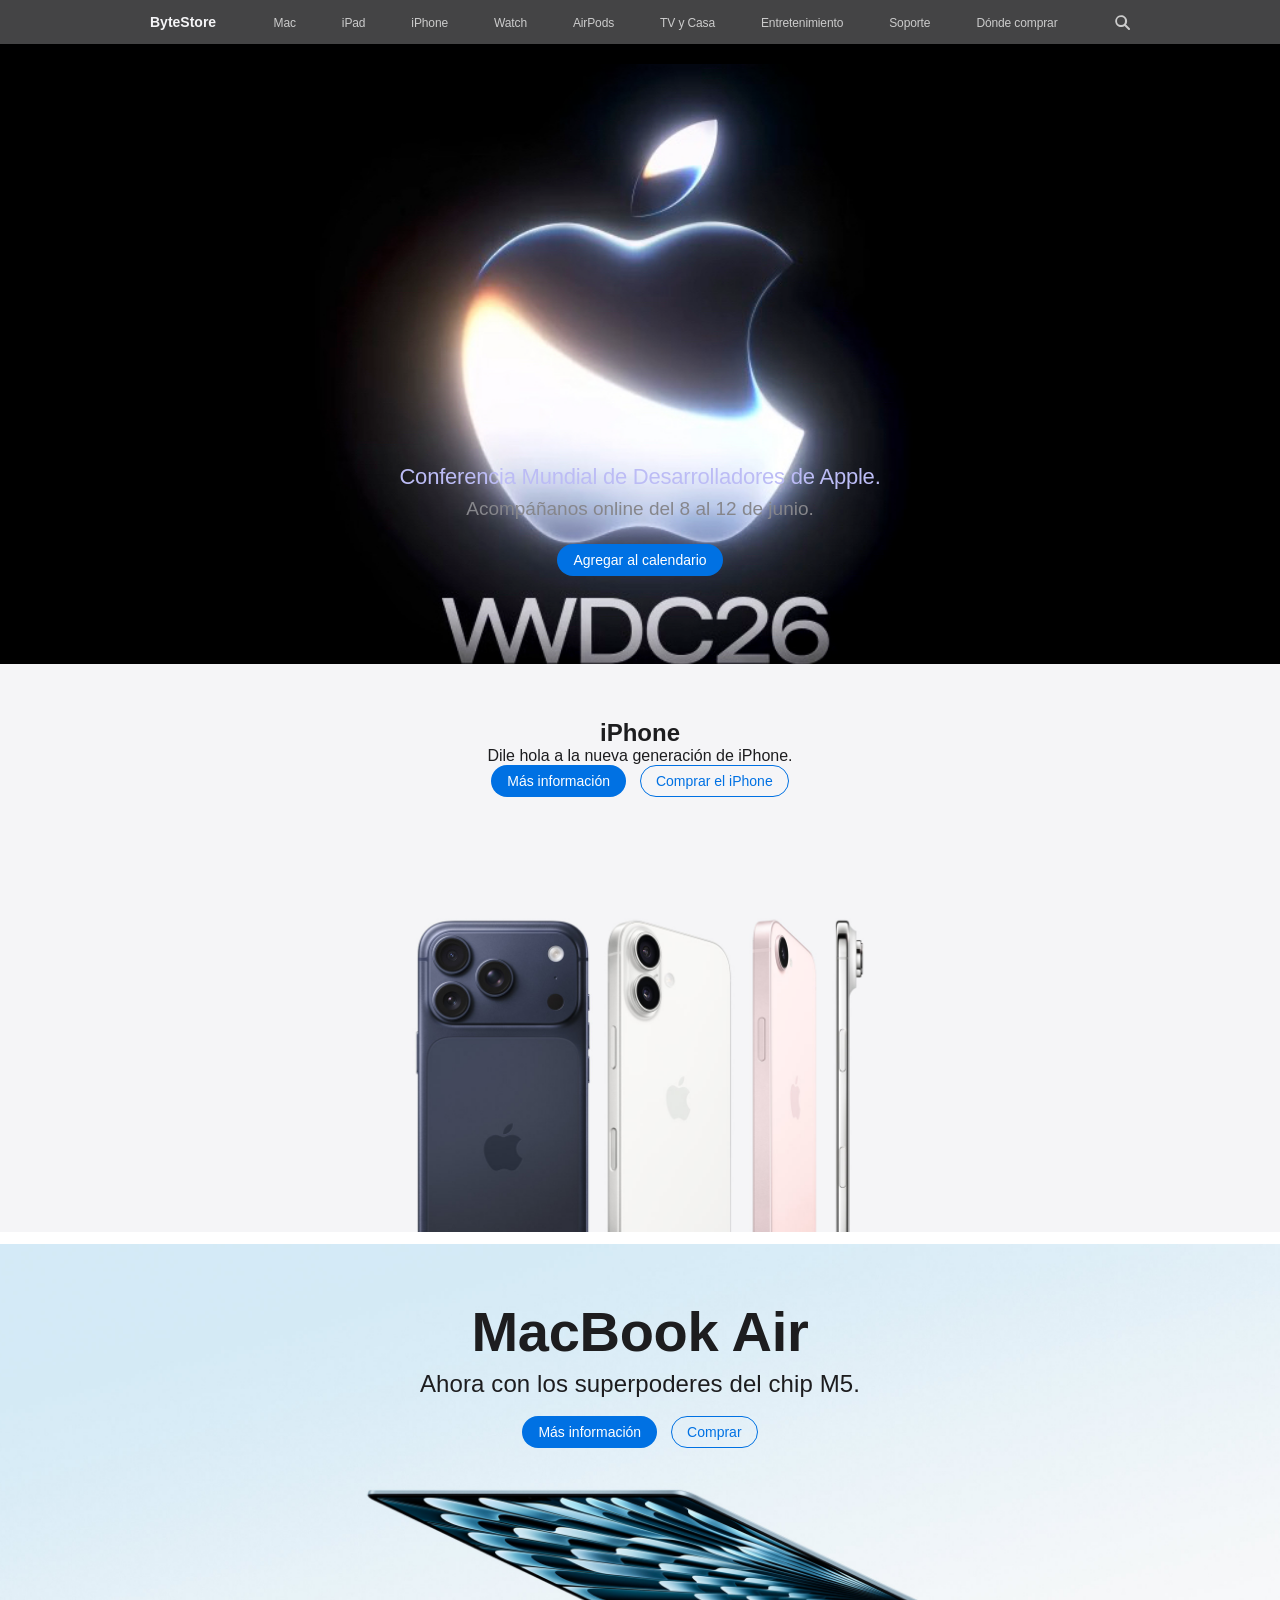
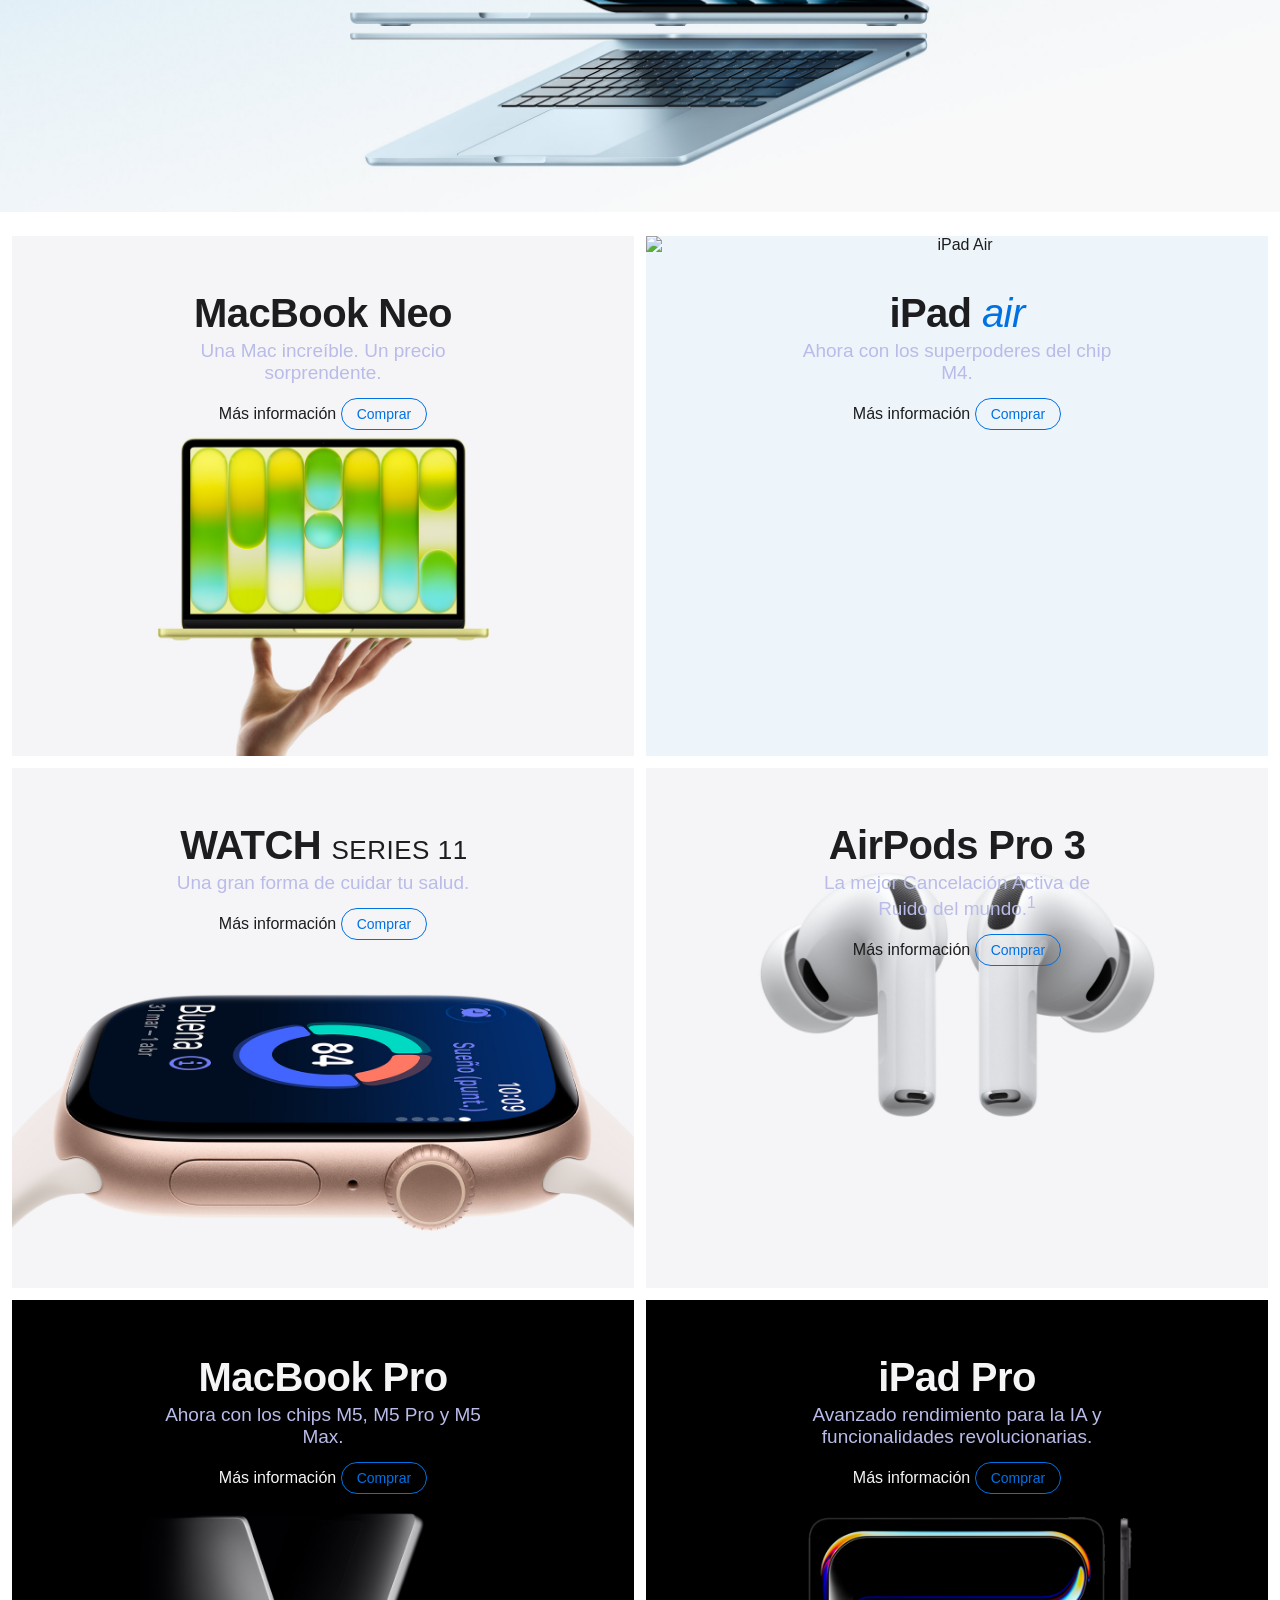
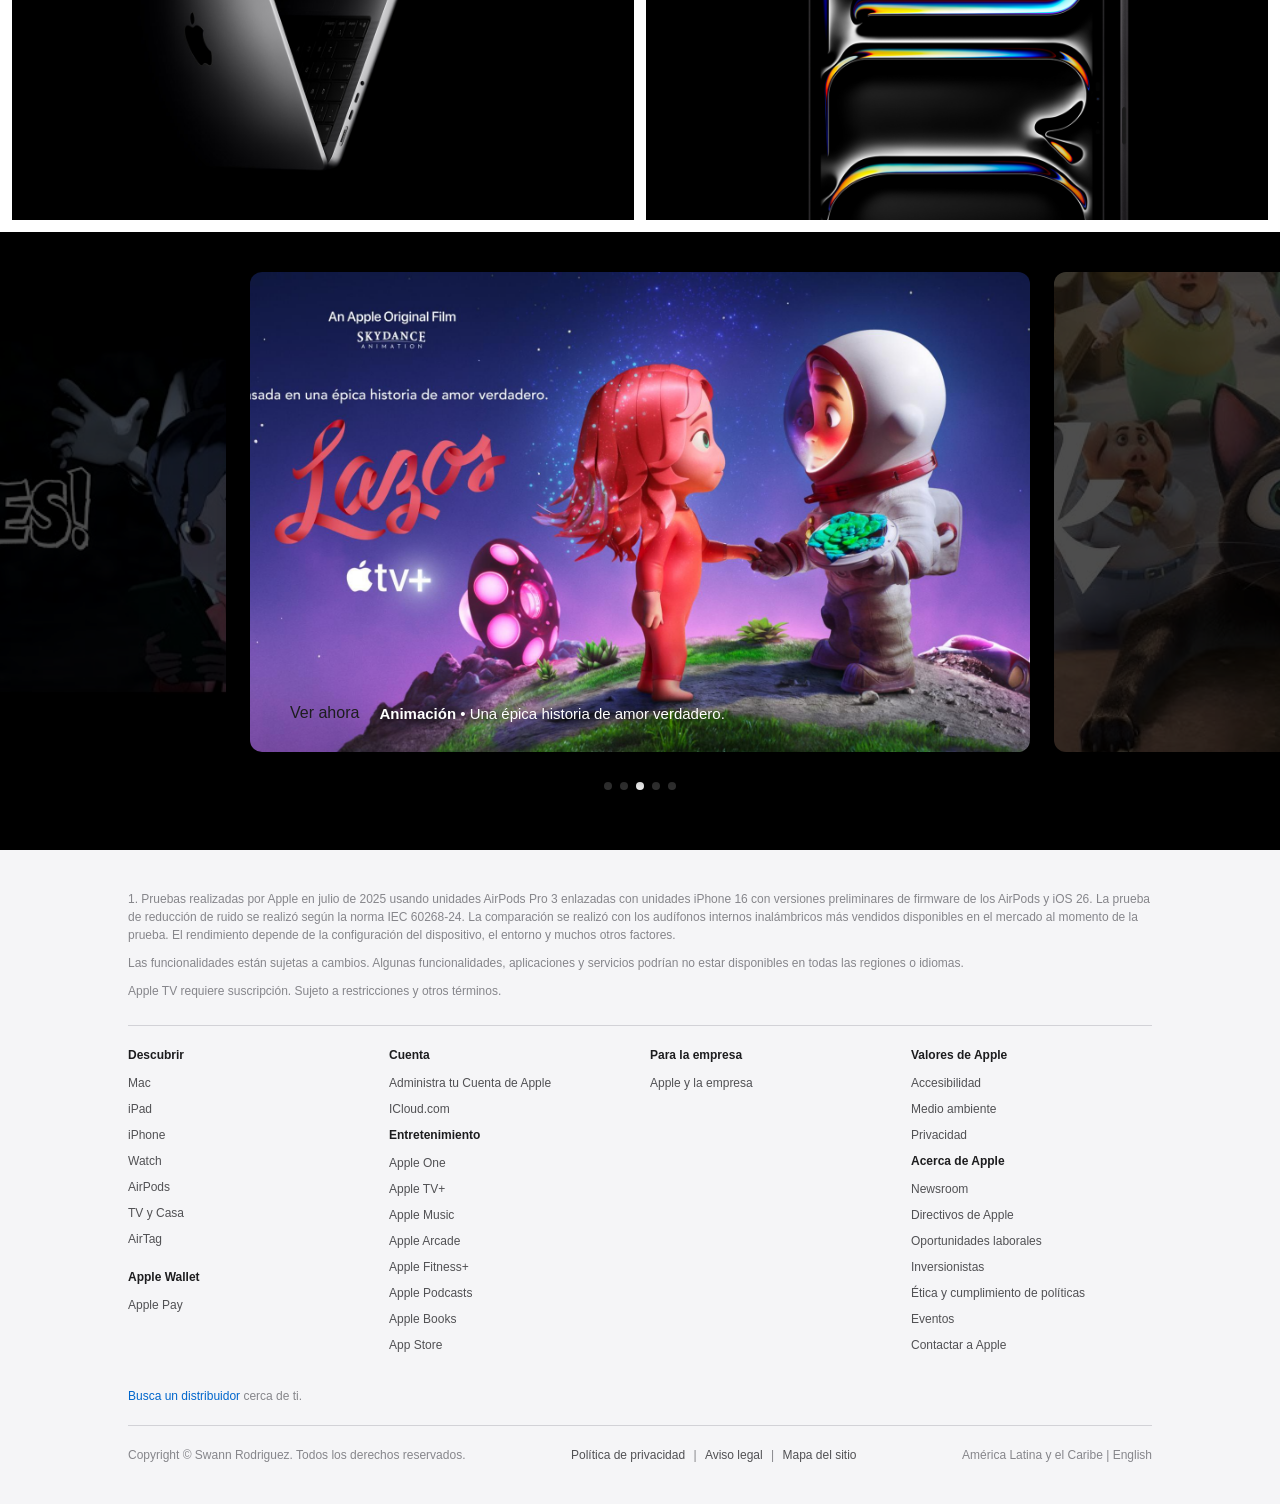
==== index.html @ fff06ee0 "Add files via upload" ====
<!DOCTYPE html>
<html lang="es">
<head>
    <meta charset="UTF-8">
    <meta name="viewport" content="width=device-width, initial-scale=1.0">
    <meta name="description" content="Réplica visual académica de la landing page de Apple Latinoamérica.">
    <meta name="author" content="Swann Rodriguez">
    <title>Apple (América Latina) - Replica |Swann Rodriguez</title>

    <link rel="stylesheet" href="assets/css/style.css">
</head>
<body>

    <header class="site-header">
        <nav class="main-nav">
            <a href="#" class="nav-logo">ByteStore</a>
            <ul class="nav-list">
                <li><a href="#">Mac</a></li>
                <li><a href="#">iPad</a></li>
                <li><a href="#">iPhone</a></li>
                <li><a href="#">Watch</a></li>
                <li><a href="#">AirPods</a></li>
                <li><a href="#">TV y Casa</a></li>
                <li><a href="#">Entretenimiento</a></li>
                <li><a href="#">Soporte</a></li>
                <li><a href="#">Dónde comprar</a></li>
            </ul>
            <a href="#" class="nav-search" aria-label="Buscar">
                <svg width="15" height="15" viewBox="0 0 15 15" fill="none" xmlns="http://www.w3.org/2000/svg" style="vertical-align: middle;">
                    <path d="M14.71 13.3l-3.71-3.71a5.93 5.93 0 1 0-1.41 1.41l3.71 3.71a1 1 0 0 0 1.41 0 1 1 0 0 0 0-1.41zM2 6a4 4 0 1 1 4 4 4 4 0 0 1-4-4z" fill="currentColor"/>
                </svg>
            </a>
        </nav>
    </header>

    <main>

        <section class="hero-wwdc">
            <div class="hero-content">
                <p class="hero-subtitle">Conferencia Mundial de Desarrolladores de Apple.</p>
                <p class="hero-description">Acompáñanos online del 8 al 12 de junio.</p>
                <div class="hero-buttons">
                    <a href="#" class="btn-primary">Agregar al calendario</a>
                </div>
            </div>
        </section>

        <section class="hero-iphone">
            <div class="product-header">
                <h2 class="product-title">iPhone</h2>
                <p class="product-subtitle">Dile hola a la nueva generación de iPhone.</p>
                <div class="product-buttons">
                    <a href="#" class="btn-primary">Más información</a>
                    <a href="#" class="btn-secondary">Comprar el iPhone</a>
                </div>
            </div>
        </section>

        <section class="hero-macbook">
            <div class="product-header">
                <h2 class="product-title-dark">MacBook Air</h2>
                <p class="product-subtitle-dark">Ahora con los superpoderes del chip M5.</p>
                <div class="product-buttons">
                    <a href="#" class="btn-primary">Más información</a>
                    <a href="#" class="btn-secondary">Comprar</a>
                </div>
            </div>
        </section>

        <section class="product-grid">

            <div class="grid-card bg-light">
                <div class="card-text">
                    <h3 class="card-title">MacBook Neo</h3>
                    <p class="card-desc">Una Mac increíble. Un precio sorprendente.</p>
                    <div class="card-links">
                        <a href="#" class="btn-blue-apple">Más información</a>
                        <a href="#" class="btn-secondary">Comprar</a>
                    </div>
                </div>
                <div class="card-img-holder">
                    <img src="assets/images/macbook-neo.jpg" alt="MacBook Neo" class="grid-device-img">
                </div>
            </div>

            <div class="grid-card bg-ipad-blue">
                <div class="card-text">
                    <h3 class="card-title">iPad <span style="color: #0071e3; font-style: italic; font-weight: 500;">air</span></h3>
                    <p class="card-desc">Ahora con los superpoderes del chip M4.</p>
                    <div class="card-links">
                        <a href="#" class="btn-blue-apple">Más información</a>
                        <a href="#" class="btn-secondary">Comprar</a>
                    </div>
                </div>
                <div class="card-img-holder">
                    <img src="assets/images/ipad-air.jpg" alt="iPad Air" class="grid-device-img">
                </div>
            </div>

            <div class="grid-card bg-light">
                <div class="card-text">
                    <h3 class="card-title"><span style="font-size: 28px; vertical-align: middle; margin-right: 2px;"></span>WATCH <span style="font-weight: 400; font-size: 26px; letter-spacing: 0.02em;">SERIES 11</span></h3>
                    <p class="card-desc">Una gran forma de cuidar tu salud.</p>
                    <div class="card-links">
                        <a href="#" class="btn-blue-apple">Más información</a>
                        <a href="#" class="btn-secondary">Comprar</a>
                    </div>
                </div>
                <div class="card-img-holder">
                    <img src="assets/images/watch-series-11.jpg" alt="Apple Watch Series 11" class="grid-device-img">
                </div>
            </div>

            <div class="grid-card bg-light">
                <div class="card-text">
                    <h3 class="card-title">AirPods Pro 3</h3>
                    <p class="card-desc">La mejor Cancelación Activa de Ruido del mundo.<sup>1</sup></p>
                    <div class="card-links">
                        <a href="#" class="btn-blue-apple">Más información</a>
                        <a href="#" class="btn-secondary">Comprar</a>
                    </div>
                </div>
                <div class="card-img-holder">
                    <img src="assets/images/airpods-pro-3.jpg" alt="AirPods Pro 3" class="grid-device-img">
                </div>
            </div>

            <div class="grid-card bg-dark">
                <div class="card-text">
                    <h3 class="card-title">MacBook Pro</h3>
                    <p class="card-desc">Ahora con los chips M5, M5 Pro y M5 Max.</p>
                    <div class="card-links">
                        <a href="#" class="btn-blue-apple">Más información</a>
                        <a href="#" class="btn-secondary">Comprar</a>
                    </div>
                </div>
                <div class="card-img-holder">
                    <img src="assets/images/macbook pro.jpg" alt="MacBook Pro" class="grid-device-img">
                </div>
            </div>

            <div class="grid-card bg-dark">
                <div class="card-text">
                    <h3 class="card-title">iPad Pro</h3>
                    <p class="card-desc">Avanzado rendimiento para la IA y funcionalidades revolucionarias.</p>
                    <div class="card-links">
                        <a href="#" class="btn-blue-apple">Más información</a>
                        <a href="#" class="btn-secondary">Comprar</a>
                    </div>
                </div>
                <div class="card-img-holder">
                    <img src="assets/images/Ipad pro.jpg" alt="iPad Pro" class="grid-device-img">
                </div>
            </div>

        </section>

        <section class="apple-tv-section">
            <div class="apple-carousel-wrapper">
                <div class="apple-slide side-slide">
                    <img src="assets/images/curses!.jpg" alt="Curses">
                </div>
                <div class="apple-slide main-slide">
                    <img src="assets/images/lazos.jpg" alt="Lazos">
                    <div class="slide-overlay-content">
                        <a href="#" class="btn-apple-watch">Ver ahora</a>
                        <p class="slide-text"><strong>Animación</strong> • Una épica historia de amor verdadero.</p>
                    </div>
                </div>
                <div class="apple-slide side-slide">
                    <img src="assets/images/Luck.jpg" alt="Luck">
                </div>
            </div>
            <div class="carousel-dots">
                <span class="dot"></span>
                <span class="dot"></span>
                <span class="dot active"></span>
                <span class="dot"></span>
                <span class="dot"></span>
            </div>
        </section>

    </main>

    <footer class="site-footer">
        <div class="footer-container">
            <div class="legal-notes">
                <p>1. Pruebas realizadas por Apple en julio de 2025 usando unidades AirPods Pro 3 enlazadas con unidades iPhone 16 con versiones preliminares de firmware de los AirPods y iOS 26. La prueba de reducción de ruido se realizó según la norma IEC 60268-24. La comparación se realizó con los audífonos internos inalámbricos más vendidos disponibles en el mercado al momento de la prueba. El rendimiento depende de la configuración del dispositivo, el entorno y muchos otros factores.</p>
                <p>Las funcionalidades están sujetas a cambios. Algunas funcionalidades, aplicaciones y servicios podrían no estar disponibles en todas las regiones o idiomas.</p>
                <p>Apple TV requiere suscripción. Sujeto a restricciones y otros términos.</p>
            </div>

            <div class="footer-links-grid">
                <div class="footer-col">
                    <h3 class="footer-col-title">Descubrir</h3>
                    <ul class="footer-col-ul">
                        <li><a href="#">Mac</a></li>
                        <li><a href="#">iPad</a></li>
                        <li><a href="#">iPhone</a></li>
                        <li><a href="#">Watch</a></li>
                        <li><a href="#">AirPods</a></li>
                        <li><a href="#">TV y Casa</a></li>
                        <li><a href="#">AirTag</a></li>
                    </ul>
                    <div class="footer-sub-section" style="margin-top: 20px;">
                        <h3 class="footer-col-title">Apple Wallet</h3>
                        <ul class="footer-col-ul">
                            <li><a href="#">Apple Pay</a></li>
                        </ul>
                    </div>
                </div>

                <div class="footer-col">
                    <div class="footer-sub-section">
                        <h3 class="footer-col-title">Cuenta</h3>
                        <ul class="footer-col-ul">
                            <li><a href="#">Administra tu Cuenta de Apple</a></li>
                            <li><a href="#">ICloud.com</a></li>
                        </ul>
                    </div>
                    <div class="footer-sub-section">
                        <h3 class="footer-col-title">Entretenimiento</h3>
                        <ul class="footer-col-ul">
                            <li><a href="#">Apple One</a></li>
                            <li><a href="#">Apple TV+</a></li>
                            <li><a href="#">Apple Music</a></li>
                            <li><a href="#">Apple Arcade</a></li>
                            <li><a href="#">Apple Fitness+</a></li>
                            <li><a href="#">Apple Podcasts</a></li>
                            <li><a href="#">Apple Books</a></li>
                            <li><a href="#">App Store</a></li>
                        </ul>
                    </div>
                </div>

                <div class="footer-col">
                    <h3 class="footer-col-title">Para la empresa</h3>
                    <ul class="footer-col-ul">
                        <li><a href="#">Apple y la empresa</a></li>
                    </ul>
                </div>

                <div class="footer-col">
                    <div class="footer-sub-section">
                        <h3 class="footer-col-title">Valores de Apple</h3>
                        <ul class="footer-col-ul">
                            <li><a href="#">Accesibilidad</a></li>
                            <li><a href="#">Medio ambiente</a></li>
                            <li><a href="#">Privacidad</a></li>
                        </ul>
                    </div>
                    <div class="footer-sub-section">
                        <h3 class="footer-col-title">Acerca de Apple</h3>
                        <ul class="footer-col-ul">
                            <li><a href="#">Newsroom</a></li>
                            <li><a href="#">Directivos de Apple</a></li>
                            <li><a href="#">Oportunidades laborales</a></li>
                            <li><a href="#">Inversionistas</a></li>
                            <li><a href="#">Ética y cumplimiento de políticas</a></li>
                            <li><a href="#">Eventos</a></li>
                            <li><a href="#">Contactar a Apple</a></li>
                        </ul>
                    </div>
                </div>
            </div>

            <p class="footer-distributor" style="margin-bottom: 20px; color: #86868b;">
                <a href="#" style="color: #0066cc; text-decoration: none;">Busca un distribuidor</a> cerca de ti.
            </p>

            <hr class="footer-divider" style="border: 0; border-top: 1px solid #d2d2d7; margin-bottom: 20px;">
            
            <div class="footer-bottom">
                <p class="copyright">Copyright &copy; Swann Rodriguez. Todos los derechos reservados.</p>
                
                <div class="footer-legal-links">
                    <a href="#">Política de privacidad</a> | 
                    <a href="#">Aviso legal</a> | 
                    <a href="#">Mapa del sitio</a>
                </div>

                <div class="footer-locale">
                    <a href="#" class="locale-link">América Latina y el Caribe</a>
                    <span class="locale-separator">|</span>
                    <a href="#" class="locale-link">English</a>
                </div>
            </div>
        </div>
    </footer>

</body>
</html>
---- assets/css/style.css ----
/* RESET GENERAL Y BOX MODEL */
* {
    margin: 0;
    padding: 0;
    box-sizing: border-box;
}

body {
    font-family: -apple-system, BlinkMacSystemFont, "Segoe UI", Roboto, Helvetica, Arial, sans-serif;
    background-color: #ffffff;
    color: #1d1d1f;
    overflow-x: hidden;
    -webkit-font-smoothing: antialiased;
}

a {
    text-decoration: none;
    color: inherit;
    transition: opacity 0.3s ease, background-color 0.2s ease, color 0.2s ease, border-color 0.2s ease;
}

ul {
    list-style: none;
}

/* 1. BARRA DE NAVEGACIÓN SUPERIOR (NAVBAR) */
.site-header {
    background-color: rgba(22, 22, 23, 0.8);
    -webkit-backdrop-filter: blur(20px);
    backdrop-filter: blur(20px);
    width: 100%;
    position: sticky;
    top: 0;
    z-index: 1000;
}

.main-nav {
    max-width: 1024px;
    margin: 0 auto;
    height: 44px;
    padding: 0 22px;
    display: flex;
    justify-content: space-between;
    align-items: center;
}

.nav-logo {
    color: #f5f5f7;
    font-weight: 600;
    font-size: 14px;
}

.nav-list {
    display: flex;
    justify-content: space-between;
    width: 80%;
}

.nav-list a {
    color: #cccccc;
    font-size: 12px;
    font-weight: 400;
    letter-spacing: -0.01em;
}

.nav-list a:hover,
.nav-logo:hover,
.nav-search:hover {
    color: #ffffff;
    opacity: 1;
}

.nav-search {
    font-size: 12px;
    color: #cccccc;
}

/* 2. HERO PRINCIPAL OSCURO (WWDC) */
.hero-wwdc {
    background-color: #000000;
    background-image: url('../images/wwdc26.jpg');
    background-size: contain;
    background-position: center 20px;
    background-repeat: no-repeat;
    width: 100%;
    min-height: 620px;
    display: flex;
    flex-direction: column;
    justify-content: flex-start;
    align-items: center;
    text-align: center;
    padding-top: 420px;
    padding-bottom: 40px;
}

.hero-content {
    max-width: 650px;
    width: 100%;
}

.hero-subtitle {
    color: #bcbcf5;
    font-size: 22px;
    font-weight: 400;
    letter-spacing: -0.01em;
    margin: 0 0 8px 0;
}

.hero-description {
    color: #86868b;
    font-size: 19px;
    font-weight: 400;
    margin: 0 0 24px 0;
}

/* 3. ESTILOS DE BOTONES (Fidelidad Estricta Apple) */
.product-buttons {
    display: flex;
    justify-content: center;
    align-items: center;
    gap: 14px;
    margin-bottom: 30px;
}

/* Variante 1: Botón Azul Sólido ("Más información" o "Comprar" según sección) */
.btn-primary {
    background-color: #0071e3;
    color: #ffffff;
    font-size: 14px;
    padding: 8px 16px;
    border-radius: 980px;
    font-weight: 400;
    display: inline-block;
    border: none;
    cursor: pointer;
}

.btn-primary:hover {
    background-color: #0077ed;
}

/* Variante 2: Botón Contorno Calado ("Comprar" en MacBook/Watch de tus fotos) */
.btn-secondary {
    background-color: transparent;
    color: #0071e3;
    font-size: 14px;
    padding: 7px 15px;
    border: 1px solid #0071e3;
    border-radius: 980px;
    font-weight: 400;
    display: inline-block;
    cursor: pointer;
}

.btn-secondary:hover {
    background-color: #0071e3;
    color: #ffffff;
}

/* 4. SECCIÓN DESTACADA DE TELÉFONO (iPhone) */
.hero-iphone {
    background-image: url('../images/iphone.jpg');
    background-position: center bottom;
    background-repeat: no-repeat;
    background-size: cover;
    width: 100%;
    height: 580px; 
    padding-top: 55px;
    display: flex;
    flex-direction: column;
    align-items: center;
    text-align: center;
    border-bottom: 12px solid #ffffff;
}

.product-title-dark {
    font-size: 56px;
    font-weight: 600;
    color: #1d1d1f;
    letter-spacing: -0.005em;
    margin-bottom: 6px;
}

.product-subtitle-dark {
    font-size: 24px;
    color: #1d1d1f;
    letter-spacing: 0.004em;
    margin-bottom: 18px;
}

/* 5. SECCIÓN DESTACADA DE LAPTOP (MacBook Air) */
.hero-macbook {
    background-image: url('../images/macbook-air.jpg');
    background-position: center bottom;
    background-repeat: no-repeat;
    background-size: cover;
    width: 100%;
    height: 580px; 
    padding-top: 55px;
    display: flex;
    flex-direction: column;
    align-items: center;
    text-align: center;
    border-bottom: 12px solid #ffffff;
}

/* 6. CUADRÍCULA DE PRODUCTOS (CSS Grid exigido) */
.product-grid {
    display: grid;
    grid-template-columns: repeat(2, 1fr);
    gap: 12px;
    padding: 12px;
    background-color: #ffffff;
    width: 100%;
}

.grid-card {
    height: 520px;
    display: flex;
    flex-direction: column;
    justify-content: flex-end;
    align-items: center;
    text-align: center;
    overflow: hidden;
    position: relative;
}

.bg-dark {
    background-color: #000000;
    color: #f5f5f7;
}

.bg-light {
    background-color: #fbfbfd;
    color: #1d1d1f;
}

.bg-ipad-blue {
    background-color: #edf5fa;
    color: #1d1d1f;
}

.card-text {
    position: absolute;
    top: 55px;
    left: 0;
    right: 0;
    margin: 0 auto;
    max-width: 85%;
    z-index: 10;
    display: flex;
    flex-direction: column;
    align-items: center;
}

.card-title {
    font-size: 40px;
    font-weight: 600;
    letter-spacing: -0.015em;
    margin-bottom: 4px;
}

.bg-light .card-title,
.bg-ipad-blue .card-title {
    color: #1d1d1f;
}

.card-desc {
    font-size: 19px;
    color: #b9bbe8;
    margin-bottom: 14px;
    max-width: 320px;
}

.card-img-holder {
    width: 100%;
    height: 100%;
    display: flex;
    justify-content: center;
    align-items: flex-end;
    z-index: 1;
}

.grid-device-img {
    width: 100%;
    height: 100%;
    object-fit: cover;
    display: block;
}

/* 7. SECCIÓN DE ENTRETENIMIENTO (Apple TV+) */
.apple-tv-section {
    background-color: #000000;
    padding: 40px 0 60px 0;
    display: flex;
    flex-direction: column;
    align-items: center;
    overflow: hidden; 
    width: 100%;
}

.apple-carousel-wrapper {
    display: flex;
    justify-content: center;
    align-items: center;
    gap: 24px;            
    width: 100vw;         
    position: relative;
}

.apple-slide {
    height: 480px;        
    border-radius: 12px;  
    overflow: hidden;
    position: relative;
    flex-shrink: 0;       
}

.side-slide {
    width: 260px;         
    opacity: 0.3;         
}

.main-slide {
    width: 780px;         
    opacity: 1;
    box-shadow: 0 15px 35px rgba(0, 0, 0, 0.9);
}

.apple-slide img {
    width: 100%;
    height: 100%;
    object-fit: cover;
}

.slide-overlay-content {
    position: absolute;
    bottom: 30px;
    left: 40px;
    display: flex;
    align-items: center;
    gap: 20px;
    z-index: 10;
    text-align: left;
}

.slide-text {
    color: #ffffff;
    font-size: 15px;
    font-weight: 500;
    text-shadow: 0 2px 8px rgba(0, 0, 0, 0.9); 
}

.carousel-dots {
    display: flex;
    gap: 8px;
    margin-top: 30px;
}

.dot {
    width: 8px;
    height: 8px;
    background-color: #333333;
    border-radius: 50%;
}

.dot.active {
    background-color: #ffffff;
}

/* 8. PIE DE PÁGINA (FOOTER REORGANIZABLE CON GRID) */
.site-footer {
    background-color: #f5f5f7;
    color: #86868b;
    font-size: 12px;
    padding: 40px 20px;
    line-height: 1.5;
}

.footer-container {
    max-width: 1024px;
    margin: 0 auto;
}

.legal-notes {
    margin-bottom: 20px;
    border-bottom: 1px solid #d2d2d7;
    padding-bottom: 15px;
}

.legal-notes p {
    margin-bottom: 10px;
}

/* Cambiado a Grid Auto-Fit Responsivo para asegurar la máxima puntuación */
.footer-links-grid {
    display: grid;
    grid-template-columns: repeat(auto-fit, minmax(180px, 1fr));
    gap: 20px;
    margin-bottom: 25px;
    align-items: start;
}

.footer-col-title {
    color: #1d1d1f;
    font-weight: 600;
    margin-bottom: 10px;
    font-size: 12px;
}

.footer-col-ul {
    list-style: none;
    margin: 0;
    padding: 0;
}

.footer-col-ul li {
    margin-bottom: 8px;
}

.footer-col-ul a {
    color: #515154;
    text-decoration: none;
}

.footer-col-ul a:hover {
    text-decoration: underline;
    color: #1d1d1f;
}

.footer-divider {
    border: 0;
    height: 1px;
    background-color: #d2d2d7;
    margin: 20px 0;
}

.footer-bottom {
    display: flex;
    justify-content: space-between;
    flex-wrap: wrap;
    gap: 10px;
}

.footer-legal-links a {
    color: #515154;
    margin: 0 5px;
    text-decoration: none;
}

.footer-legal-links a:hover {
    text-decoration: underline;
}

/* RESPONSIVE DESIGN (Media Queries globales) */
@media (max-width: 768px) {
    .nav-list {
        display: none; 
    }
    
    .main-nav {
        justify-content: space-between;
    }

    .hero-wwdc {
        padding-top: 280px;
        min-height: 480px;
    }
    
    .hero-subtitle { font-size: 18px; }
    .hero-description { font-size: 15px; }

    /* La grilla de productos pasa obligatoriamente a 1 columna */
    .product-grid {
        grid-template-columns: 1fr;
        gap: 12px;
        padding: 12px;
    }

    .grid-card {
        height: 480px;
        padding-top: 35px;
    }

    .card-title {
        font-size: 32px;
    }

    .card-desc {
        font-size: 16px;
    }

    .card-img-holder {
        height: 220px;
    }

    .grid-device-img {
        max-width: 85%;
    }

    .side-slide {
        display: none; 
    }
    
    .main-slide {
        width: 90%;    
        height: 260px;
    }

    .slide-overlay-content {
        flex-direction: column;
        align-items: flex-start;
        left: 20px;
        bottom: 20px;
        gap: 8px;
    }
    
    .slide-text {
        font-size: 13px;
    }

    .footer-bottom {
        flex-direction: column;
        align-items: center;
        text-align: center;
    }

    .product-title-dark {
        font-size: 40px;
    }
    
    .product-subtitle-dark {
        font-size: 18px;
    }

    .hero-iphone {
        height: 440px;
        background-size: contain;
    }

    .hero-macbook {
        height: 440px;
        background-size: contain;
    }
}
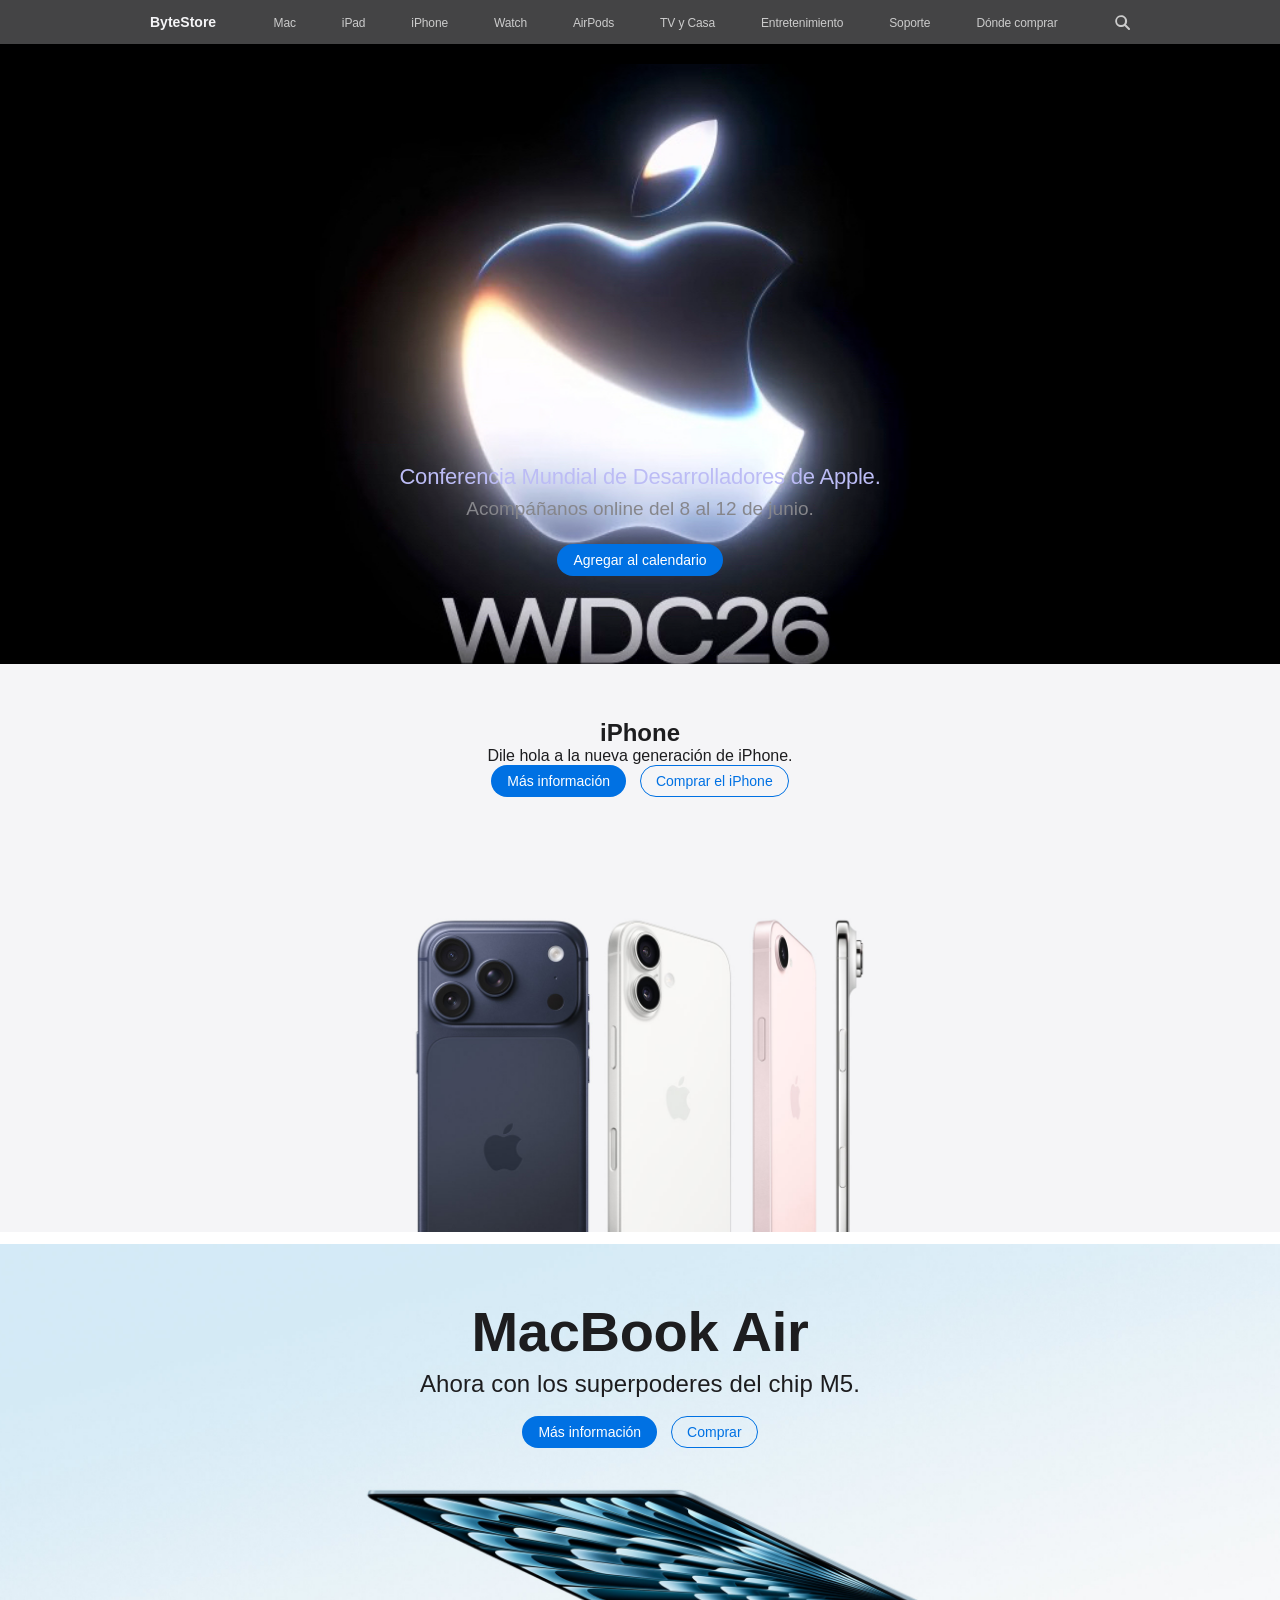
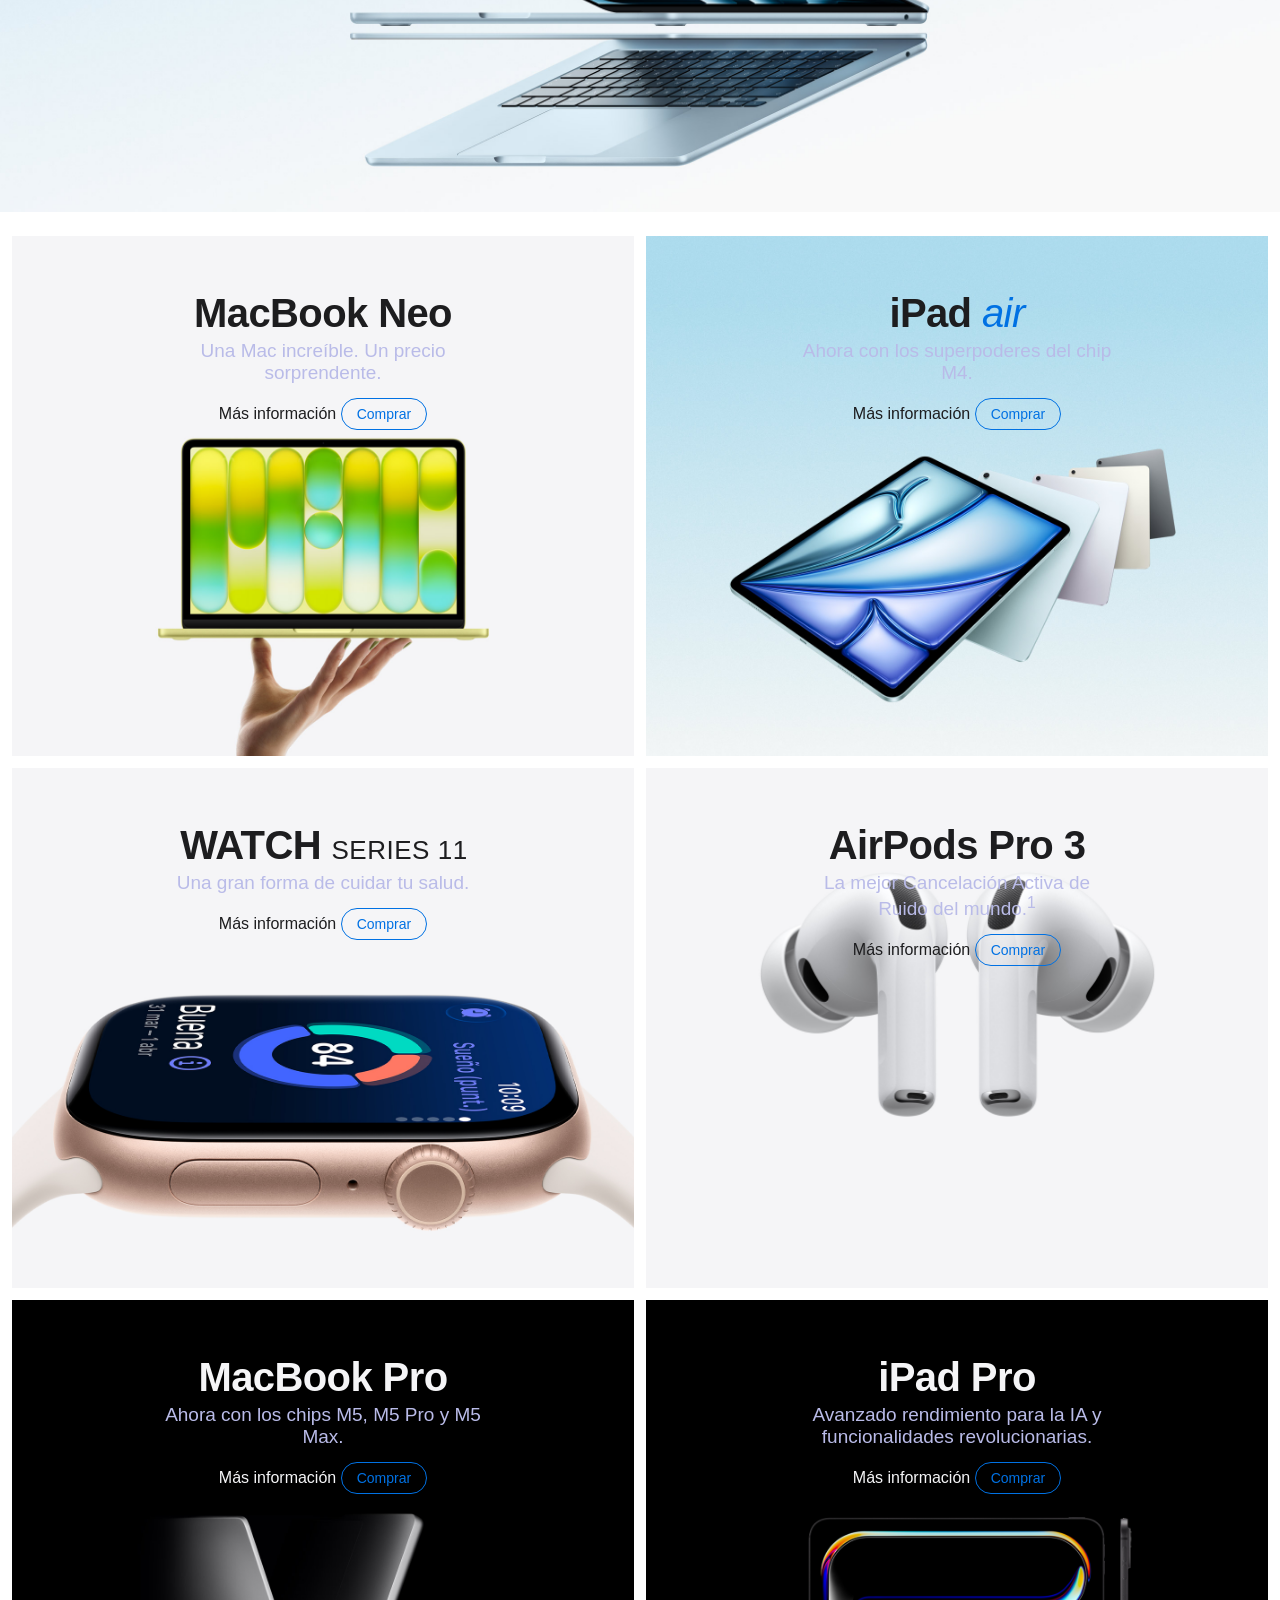
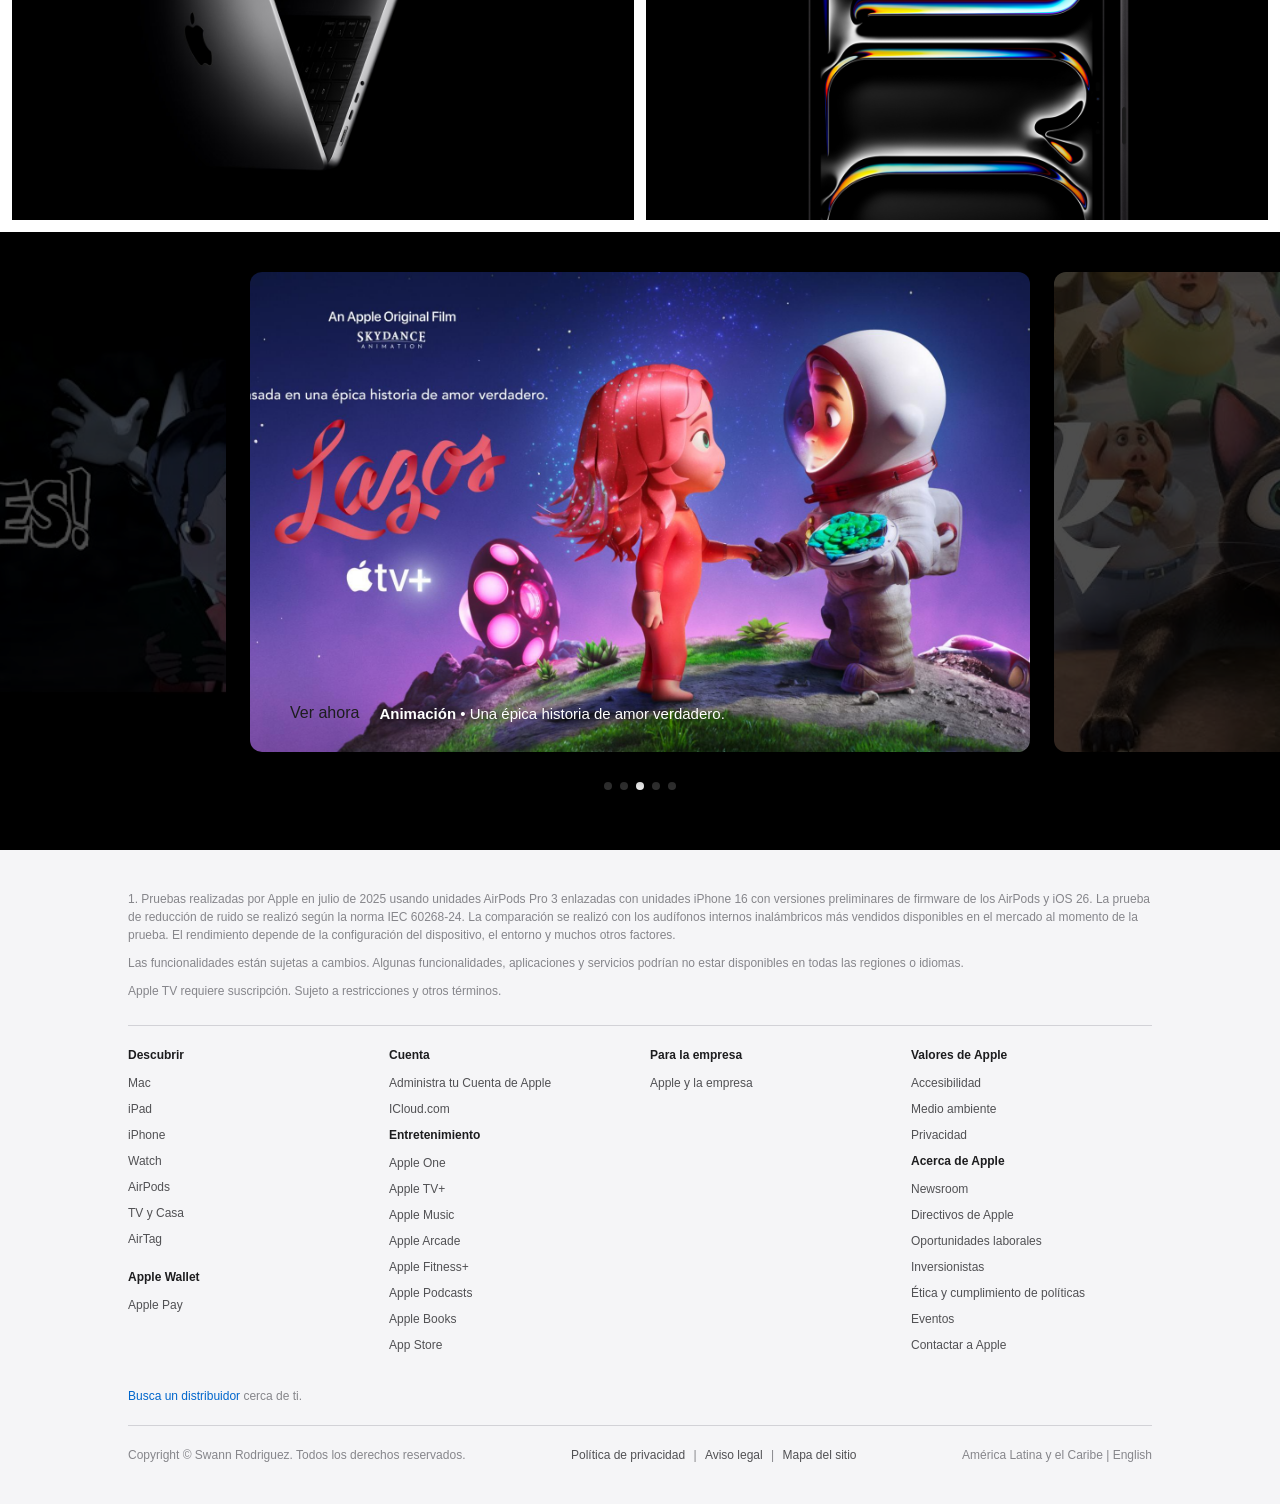
==== commit 5bac05a2: "Fix HTML encoding issues in index.html" ====
--- a/index.html
+++ b/index.html
@@ -93,7 +93,7 @@
                     </div>
                 </div>
                 <div class="card-img-holder">
-                    <img src="assets/images/ipad-air.jpg" alt="iPad Air" class="grid-device-img">
+                    <img src="assets/images/Ipad-air.jpg" alt="iPad Air" class="grid-device-img">
                 </div>
             </div>
 
@@ -289,4 +289,4 @@
     </footer>
 
 </body>
-</html>+</html>
